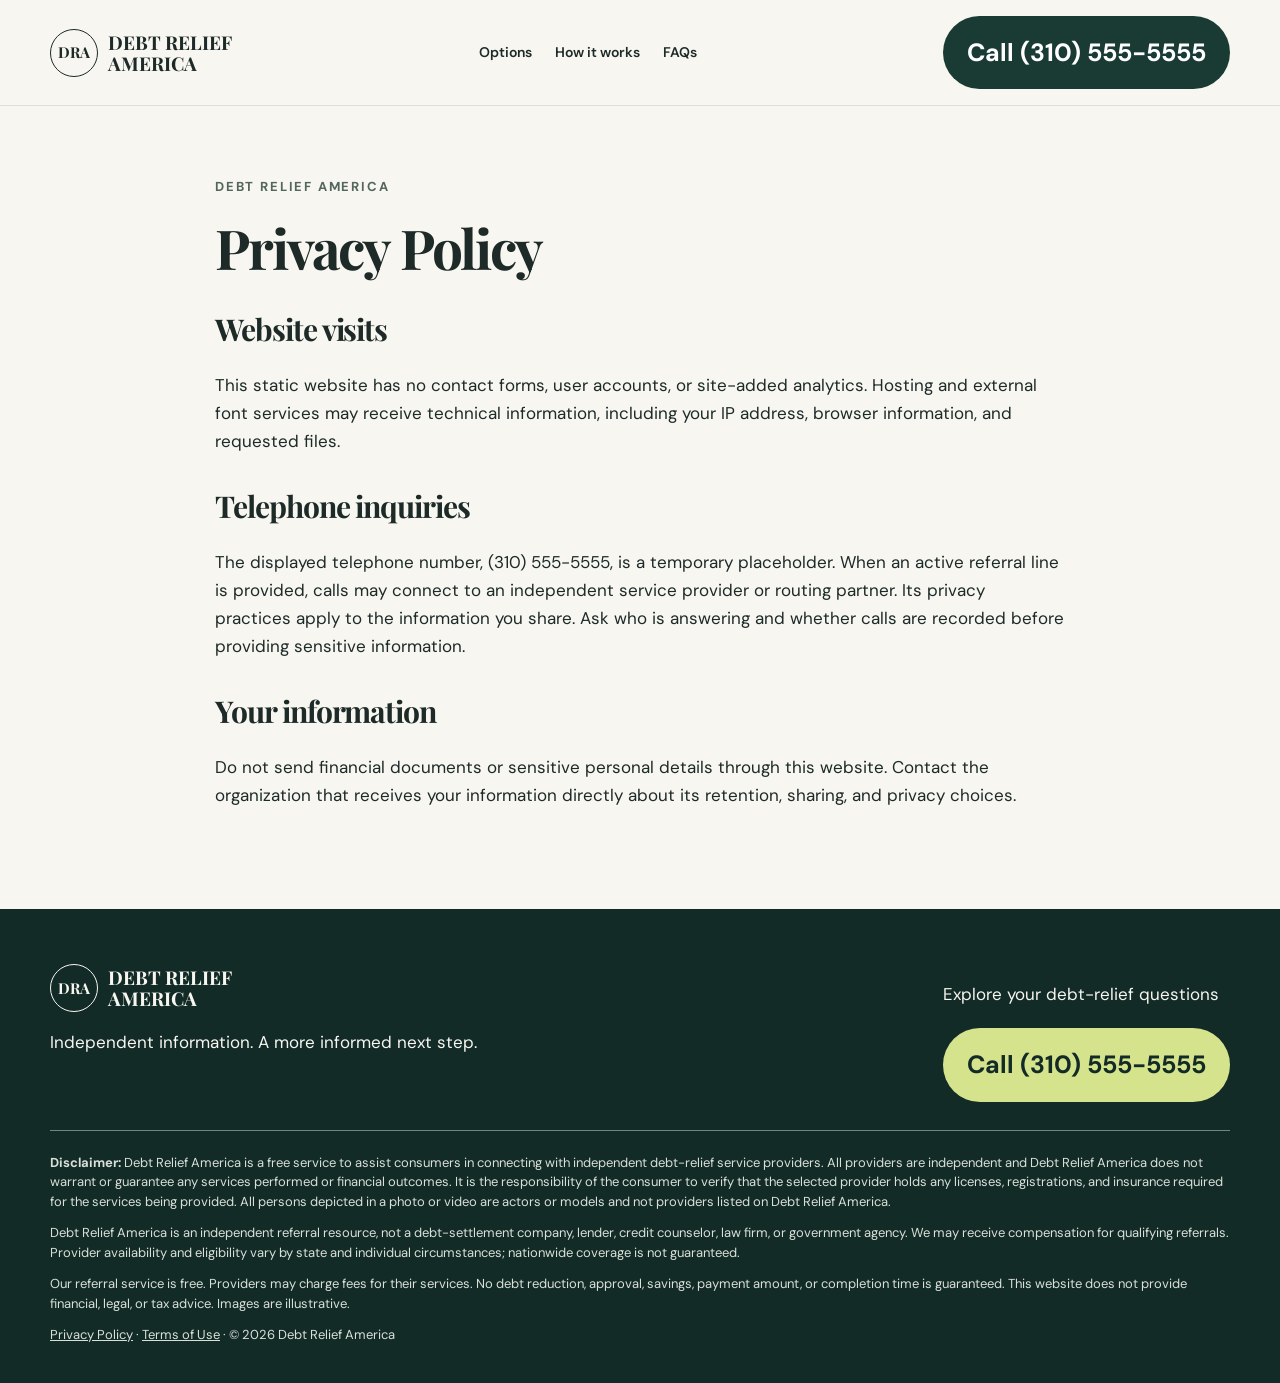
==== privacy.html @ f1a7e948 "Add files via upload" ====
<!doctype html><html lang="en"><head><meta charset="utf-8"><meta name="viewport" content="width=device-width,initial-scale=1"><meta name="theme-color" content="#193b34"><meta name="description" content="Explore consumer debt-relief questions with Debt Relief America, an independent referral resource. Understand provider options, costs and risks before deciding."><title>Privacy Policy | Debt Relief America</title><link rel="preconnect" href="https://fonts.googleapis.com"><link href="https://fonts.googleapis.com/css2?family=DM+Sans:wght@400;500;600;700&family=Playfair+Display:wght@500;600;700&family=Pinyon+Script&display=swap" rel="stylesheet"><link rel="stylesheet" href="css/style.css?v=referral-1"></head><body><a class="skip" href="#main">Skip to content</a><header><div class="wrap navigation"><a class="brand" href="index.html" aria-label="Debt Relief America home"><span class="mark" aria-hidden="true">DRA</span><span>DEBT RELIEF<br>AMERICA</span></a><nav aria-label="Main navigation"><a href="index.html#options">Options</a><a href="index.html#steps">How it works</a><a href="index.html#faqs">FAQs</a></nav><a class="call" href="tel:+13105555555">Call (310) 555-5555</a></div></header><main id="main" class="wrap policy"><p class="eyebrow">Debt Relief America</p><h1>Privacy Policy</h1><h2>Website visits</h2><p>This static website has no contact forms, user accounts, or site-added analytics. Hosting and external font services may receive technical information, including your IP address, browser information, and requested files.</p><h2>Telephone inquiries</h2><p>The displayed telephone number, (310) 555-5555, is a temporary placeholder. When an active referral line is provided, calls may connect to an independent service provider or routing partner. Its privacy practices apply to the information you share. Ask who is answering and whether calls are recorded before providing sensitive information.</p><h2>Your information</h2><p>Do not send financial documents or sensitive personal details through this website. Contact the organization that receives your information directly about its retention, sharing, and privacy choices.</p></main><footer><div class="wrap"><div class="footer-top"><div><a class="brand" href="index.html" aria-label="Debt Relief America home"><span class="mark" aria-hidden="true">DRA</span><span>DEBT RELIEF<br>AMERICA</span></a><p>Independent information. A more informed next step.</p></div><div><p>Explore your debt-relief questions</p><a class="call" href="tel:+13105555555">Call (310) 555-5555</a></div></div><div class="disclaimer"><p><strong>Disclaimer:</strong> Debt Relief America is a free service to assist consumers in connecting with independent debt-relief service providers. All providers are independent and Debt Relief America does not warrant or guarantee any services performed or financial outcomes. It is the responsibility of the consumer to verify that the selected provider holds any licenses, registrations, and insurance required for the services being provided. All persons depicted in a photo or video are actors or models and not providers listed on Debt Relief America.</p><p>Debt Relief America is an independent referral resource, not a debt-settlement company, lender, credit counselor, law firm, or government agency. We may receive compensation for qualifying referrals. Provider availability and eligibility vary by state and individual circumstances; nationwide coverage is not guaranteed.</p><p>Our referral service is free. Providers may charge fees for their services. No debt reduction, approval, savings, payment amount, or completion time is guaranteed. This website does not provide financial, legal, or tax advice. Images are illustrative.</p><p><a href="privacy.html">Privacy Policy</a> · <a href="terms.html">Terms of Use</a> · © 2026 Debt Relief America</p></div></div></footer></body></html>
---- css/style.css ----
*{box-sizing:border-box}html{scroll-behavior:smooth;scroll-padding-top:120px}body{margin:0;background:#f7f6f1;color:#1d2a28;font:17px/1.65 "DM Sans",sans-serif}a{color:inherit}h1,h2,h3{font-family:"Playfair Display",serif;line-height:1.1;letter-spacing:-.035em}h1{font-size:clamp(50px,6.3vw,88px);margin:20px 0}h2{font-size:clamp(36px,4.4vw,60px);margin:14px 0 25px}h3{font-size:27px;margin:0 0 18px}em{font-family:"Pinyon Script",cursive;font-weight:400;color:#446955;font-size:1.15em}p{margin:0 0 20px}.wrap{width:min(1180px,calc(100% - 48px));margin:auto}.eyebrow{font-size:13px;letter-spacing:.14em;text-transform:uppercase;font-weight:700;color:#53665c}.lead{font-size:20px}.micro,.call-note{font-size:14px;line-height:1.5;margin-top:17px;color:#516359}.call{display:inline-flex;align-items:center;justify-content:center;background:#193b34;color:white;padding:16px 24px;border-radius:40px;text-decoration:none;font-size:clamp(19px,2vw,25px);font-weight:700;white-space:nowrap}.call:hover{background:#28594d}.call:focus-visible,a:focus-visible,summary:focus-visible{outline:3px solid #ae861d;outline-offset:5px}header{position:sticky;top:0;z-index:10;background:#f7f6f1;border-bottom:1px solid #dce1d8}.navigation{display:flex;align-items:center;justify-content:space-between;gap:20px;min-height:105px}.brand{display:inline-flex;align-items:center;gap:10px;font-family:"Playfair Display",serif;font-size:19px;line-height:1.1;text-decoration:none;font-weight:700}.mark{width:48px;height:48px;border:1px solid;border-radius:50%;display:grid;place-items:center;font-size:15px}nav{display:flex;gap:23px}nav a{text-decoration:none;font-size:14px;font-weight:600}.hero{display:grid;grid-template-columns:1fr 1fr;gap:55px;align-items:center;padding-top:55px;padding-bottom:55px}.hero img,.split>img{width:100%;height:auto;display:block;border-radius:5px}.intro{max-width:850px;text-align:center;padding-top:65px;padding-bottom:85px}.band{background:#193b34;color:white;padding:48px 0}.pillars{display:grid;grid-template-columns:repeat(3,1fr);gap:45px}.pillars strong{font:32px "Playfair Display",serif}.pillars p{margin:12px 0 0;color:#e0e9dd}.section{padding-top:95px;padding-bottom:95px}.split{display:grid;grid-template-columns:1fr 1fr;gap:65px;align-items:center}.cards{display:grid;grid-template-columns:repeat(3,1fr);gap:23px;margin-top:60px}.cards article{padding:30px;border:1px solid #9aaa98;border-radius:4px}.cards p{margin:0}.soft{background:#e9eee8}.steps article{padding:24px 0;border-top:1px solid #bccabe}.steps p{margin:0}.resource{font-size:16px;text-underline-offset:4px}.faq{max-width:900px}details{border-bottom:1px solid #bbc8bb;padding:24px 0}summary{cursor:pointer;font-weight:700;font-size:19px}details p{margin:18px 0 0}.cta-panel{background:#dbe6dc;text-align:center;padding:60px 30px;border-radius:5px}.cta-panel>p{max-width:680px;margin-left:auto;margin-right:auto}footer{background:#132b26;color:#f7f6f1;padding:55px 0 26px}.footer-top{display:flex;justify-content:space-between;gap:35px;padding-bottom:28px}.footer-top p{margin-top:16px}.footer-top .call{background:#d5e38d;color:#132b26}.disclaimer{border-top:1px solid #71877a;padding-top:22px;font-size:13px;line-height:1.5;color:#d9e0d8}.disclaimer p{margin:0 0 12px}.policy{max-width:850px;padding-top:70px;padding-bottom:80px}.policy h1{font-size:55px}.policy h2{font-size:30px;margin-top:35px}.skip{position:absolute;left:-9999px}.skip:focus{left:10px;top:10px;background:white;padding:10px;z-index:20}@media(max-width:950px){nav{display:none}.hero,.split{gap:32px}.cards{grid-template-columns:1fr}.section{padding-top:65px;padding-bottom:65px}}@media(max-width:650px){.wrap{width:calc(100% - 32px)}.navigation{min-height:90px;gap:8px}.brand{font-size:14px;gap:6px}.mark{width:33px;height:33px;font-size:11px}header .call{font-size:16px;padding:13px 12px}.hero,.split{grid-template-columns:1fr}.hero{padding-top:25px}.hero>img{grid-row:1}.hero h1{font-size:55px}.pillars{grid-template-columns:1fr;gap:30px}.footer-top{flex-direction:column}.intro{padding-top:35px;padding-bottom:55px}.policy h1{font-size:42px}}@media(prefers-reduced-motion:reduce){html{scroll-behavior:auto}}
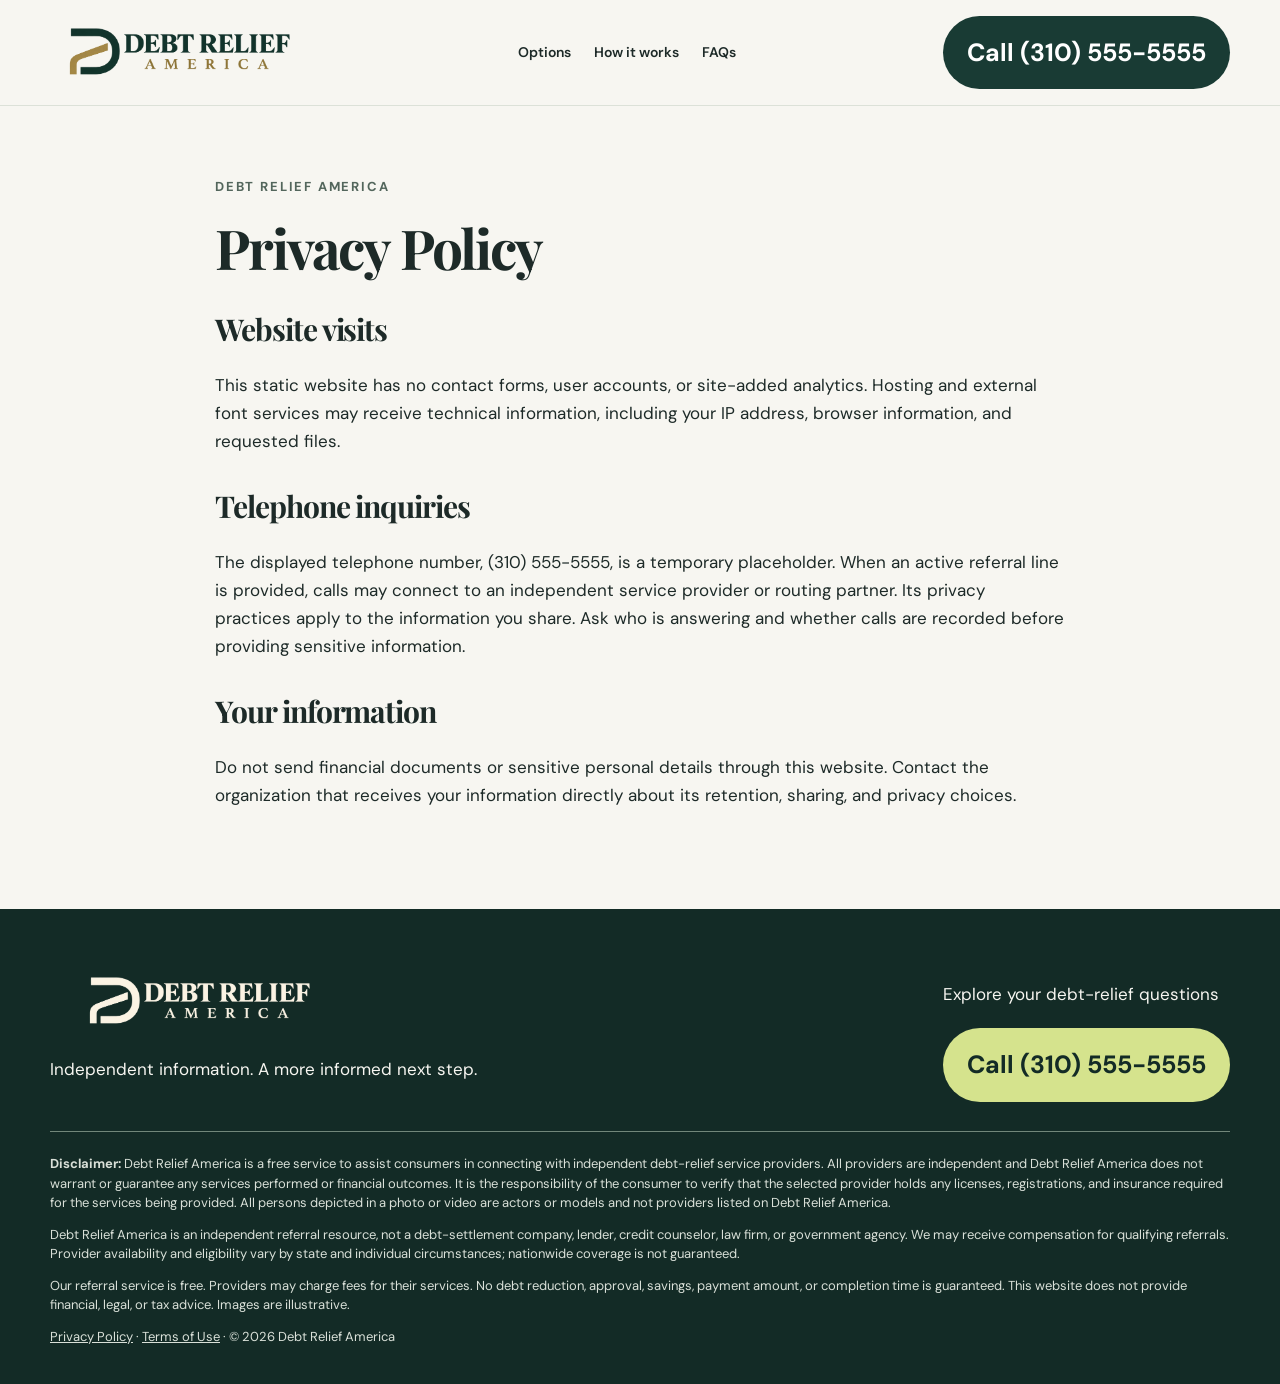
==== commit d109b9df: "Add files via upload" ====
--- a/privacy.html
+++ b/privacy.html
@@ -1 +1 @@
-<!doctype html><html lang="en"><head><meta charset="utf-8"><meta name="viewport" content="width=device-width,initial-scale=1"><meta name="theme-color" content="#193b34"><meta name="description" content="Explore consumer debt-relief questions with Debt Relief America, an independent referral resource. Understand provider options, costs and risks before deciding."><title>Privacy Policy | Debt Relief America</title><link rel="preconnect" href="https://fonts.googleapis.com"><link href="https://fonts.googleapis.com/css2?family=DM+Sans:wght@400;500;600;700&family=Playfair+Display:wght@500;600;700&family=Pinyon+Script&display=swap" rel="stylesheet"><link rel="stylesheet" href="css/style.css?v=referral-1"></head><body><a class="skip" href="#main">Skip to content</a><header><div class="wrap navigation"><a class="brand" href="index.html" aria-label="Debt Relief America home"><span class="mark" aria-hidden="true">DRA</span><span>DEBT RELIEF<br>AMERICA</span></a><nav aria-label="Main navigation"><a href="index.html#options">Options</a><a href="index.html#steps">How it works</a><a href="index.html#faqs">FAQs</a></nav><a class="call" href="tel:+13105555555">Call (310) 555-5555</a></div></header><main id="main" class="wrap policy"><p class="eyebrow">Debt Relief America</p><h1>Privacy Policy</h1><h2>Website visits</h2><p>This static website has no contact forms, user accounts, or site-added analytics. Hosting and external font services may receive technical information, including your IP address, browser information, and requested files.</p><h2>Telephone inquiries</h2><p>The displayed telephone number, (310) 555-5555, is a temporary placeholder. When an active referral line is provided, calls may connect to an independent service provider or routing partner. Its privacy practices apply to the information you share. Ask who is answering and whether calls are recorded before providing sensitive information.</p><h2>Your information</h2><p>Do not send financial documents or sensitive personal details through this website. Contact the organization that receives your information directly about its retention, sharing, and privacy choices.</p></main><footer><div class="wrap"><div class="footer-top"><div><a class="brand" href="index.html" aria-label="Debt Relief America home"><span class="mark" aria-hidden="true">DRA</span><span>DEBT RELIEF<br>AMERICA</span></a><p>Independent information. A more informed next step.</p></div><div><p>Explore your debt-relief questions</p><a class="call" href="tel:+13105555555">Call (310) 555-5555</a></div></div><div class="disclaimer"><p><strong>Disclaimer:</strong> Debt Relief America is a free service to assist consumers in connecting with independent debt-relief service providers. All providers are independent and Debt Relief America does not warrant or guarantee any services performed or financial outcomes. It is the responsibility of the consumer to verify that the selected provider holds any licenses, registrations, and insurance required for the services being provided. All persons depicted in a photo or video are actors or models and not providers listed on Debt Relief America.</p><p>Debt Relief America is an independent referral resource, not a debt-settlement company, lender, credit counselor, law firm, or government agency. We may receive compensation for qualifying referrals. Provider availability and eligibility vary by state and individual circumstances; nationwide coverage is not guaranteed.</p><p>Our referral service is free. Providers may charge fees for their services. No debt reduction, approval, savings, payment amount, or completion time is guaranteed. This website does not provide financial, legal, or tax advice. Images are illustrative.</p><p><a href="privacy.html">Privacy Policy</a> · <a href="terms.html">Terms of Use</a> · © 2026 Debt Relief America</p></div></div></footer></body></html>+<!doctype html><html lang="en"><head><meta charset="utf-8"><meta name="viewport" content="width=device-width,initial-scale=1"><meta name="theme-color" content="#193b34"><meta name="description" content="Explore consumer debt-relief questions with Debt Relief America, an independent referral resource. Understand provider options, costs and risks before deciding."><title>Privacy Policy | Debt Relief America</title><link rel="preconnect" href="https://fonts.googleapis.com"><link href="https://fonts.googleapis.com/css2?family=DM+Sans:wght@400;500;600;700&family=Playfair+Display:wght@500;600;700&family=Pinyon+Script&display=swap" rel="stylesheet"><link rel="stylesheet" href="css/style.css?v=logo-photos-2"></head><body><a class="skip" href="#main">Skip to content</a><header><div class="wrap navigation"><a class="brand" href="index.html" aria-label="Debt Relief America home" style="display:block;width:260px;max-width:40vw"><img src="assets/debt-relief-america-logo.png" alt="Debt Relief America" width="260" style="display:block;width:100%;height:auto;max-height:75px;object-fit:contain"></a><nav aria-label="Main navigation"><a href="index.html#options">Options</a><a href="index.html#steps">How it works</a><a href="index.html#faqs">FAQs</a></nav><a class="call" href="tel:+13105555555">Call (310) 555-5555</a></div></header><main id="main" class="wrap policy"><p class="eyebrow">Debt Relief America</p><h1>Privacy Policy</h1><h2>Website visits</h2><p>This static website has no contact forms, user accounts, or site-added analytics. Hosting and external font services may receive technical information, including your IP address, browser information, and requested files.</p><h2>Telephone inquiries</h2><p>The displayed telephone number, (310) 555-5555, is a temporary placeholder. When an active referral line is provided, calls may connect to an independent service provider or routing partner. Its privacy practices apply to the information you share. Ask who is answering and whether calls are recorded before providing sensitive information.</p><h2>Your information</h2><p>Do not send financial documents or sensitive personal details through this website. Contact the organization that receives your information directly about its retention, sharing, and privacy choices.</p></main><footer><div class="wrap"><div class="footer-top"><div><a class="brand" href="index.html" aria-label="Debt Relief America home" style="display:block;width:260px;max-width:40vw"><img src="assets/debt-relief-america-logo.png" alt="Debt Relief America" width="260" style="display:block;width:100%;height:auto;max-height:75px;object-fit:contain"></a><p>Independent information. A more informed next step.</p></div><div><p>Explore your debt-relief questions</p><a class="call" href="tel:+13105555555">Call (310) 555-5555</a></div></div><div class="disclaimer"><p><strong>Disclaimer:</strong> Debt Relief America is a free service to assist consumers in connecting with independent debt-relief service providers. All providers are independent and Debt Relief America does not warrant or guarantee any services performed or financial outcomes. It is the responsibility of the consumer to verify that the selected provider holds any licenses, registrations, and insurance required for the services being provided. All persons depicted in a photo or video are actors or models and not providers listed on Debt Relief America.</p><p>Debt Relief America is an independent referral resource, not a debt-settlement company, lender, credit counselor, law firm, or government agency. We may receive compensation for qualifying referrals. Provider availability and eligibility vary by state and individual circumstances; nationwide coverage is not guaranteed.</p><p>Our referral service is free. Providers may charge fees for their services. No debt reduction, approval, savings, payment amount, or completion time is guaranteed. This website does not provide financial, legal, or tax advice. Images are illustrative.</p><p><a href="privacy.html">Privacy Policy</a> · <a href="terms.html">Terms of Use</a> · © 2026 Debt Relief America</p></div></div></footer></body></html>
--- a/css/style.css
+++ b/css/style.css
@@ -1 +1,2 @@
-*{box-sizing:border-box}html{scroll-behavior:smooth;scroll-padding-top:120px}body{margin:0;background:#f7f6f1;color:#1d2a28;font:17px/1.65 "DM Sans",sans-serif}a{color:inherit}h1,h2,h3{font-family:"Playfair Display",serif;line-height:1.1;letter-spacing:-.035em}h1{font-size:clamp(50px,6.3vw,88px);margin:20px 0}h2{font-size:clamp(36px,4.4vw,60px);margin:14px 0 25px}h3{font-size:27px;margin:0 0 18px}em{font-family:"Pinyon Script",cursive;font-weight:400;color:#446955;font-size:1.15em}p{margin:0 0 20px}.wrap{width:min(1180px,calc(100% - 48px));margin:auto}.eyebrow{font-size:13px;letter-spacing:.14em;text-transform:uppercase;font-weight:700;color:#53665c}.lead{font-size:20px}.micro,.call-note{font-size:14px;line-height:1.5;margin-top:17px;color:#516359}.call{display:inline-flex;align-items:center;justify-content:center;background:#193b34;color:white;padding:16px 24px;border-radius:40px;text-decoration:none;font-size:clamp(19px,2vw,25px);font-weight:700;white-space:nowrap}.call:hover{background:#28594d}.call:focus-visible,a:focus-visible,summary:focus-visible{outline:3px solid #ae861d;outline-offset:5px}header{position:sticky;top:0;z-index:10;background:#f7f6f1;border-bottom:1px solid #dce1d8}.navigation{display:flex;align-items:center;justify-content:space-between;gap:20px;min-height:105px}.brand{display:inline-flex;align-items:center;gap:10px;font-family:"Playfair Display",serif;font-size:19px;line-height:1.1;text-decoration:none;font-weight:700}.mark{width:48px;height:48px;border:1px solid;border-radius:50%;display:grid;place-items:center;font-size:15px}nav{display:flex;gap:23px}nav a{text-decoration:none;font-size:14px;font-weight:600}.hero{display:grid;grid-template-columns:1fr 1fr;gap:55px;align-items:center;padding-top:55px;padding-bottom:55px}.hero img,.split>img{width:100%;height:auto;display:block;border-radius:5px}.intro{max-width:850px;text-align:center;padding-top:65px;padding-bottom:85px}.band{background:#193b34;color:white;padding:48px 0}.pillars{display:grid;grid-template-columns:repeat(3,1fr);gap:45px}.pillars strong{font:32px "Playfair Display",serif}.pillars p{margin:12px 0 0;color:#e0e9dd}.section{padding-top:95px;padding-bottom:95px}.split{display:grid;grid-template-columns:1fr 1fr;gap:65px;align-items:center}.cards{display:grid;grid-template-columns:repeat(3,1fr);gap:23px;margin-top:60px}.cards article{padding:30px;border:1px solid #9aaa98;border-radius:4px}.cards p{margin:0}.soft{background:#e9eee8}.steps article{padding:24px 0;border-top:1px solid #bccabe}.steps p{margin:0}.resource{font-size:16px;text-underline-offset:4px}.faq{max-width:900px}details{border-bottom:1px solid #bbc8bb;padding:24px 0}summary{cursor:pointer;font-weight:700;font-size:19px}details p{margin:18px 0 0}.cta-panel{background:#dbe6dc;text-align:center;padding:60px 30px;border-radius:5px}.cta-panel>p{max-width:680px;margin-left:auto;margin-right:auto}footer{background:#132b26;color:#f7f6f1;padding:55px 0 26px}.footer-top{display:flex;justify-content:space-between;gap:35px;padding-bottom:28px}.footer-top p{margin-top:16px}.footer-top .call{background:#d5e38d;color:#132b26}.disclaimer{border-top:1px solid #71877a;padding-top:22px;font-size:13px;line-height:1.5;color:#d9e0d8}.disclaimer p{margin:0 0 12px}.policy{max-width:850px;padding-top:70px;padding-bottom:80px}.policy h1{font-size:55px}.policy h2{font-size:30px;margin-top:35px}.skip{position:absolute;left:-9999px}.skip:focus{left:10px;top:10px;background:white;padding:10px;z-index:20}@media(max-width:950px){nav{display:none}.hero,.split{gap:32px}.cards{grid-template-columns:1fr}.section{padding-top:65px;padding-bottom:65px}}@media(max-width:650px){.wrap{width:calc(100% - 32px)}.navigation{min-height:90px;gap:8px}.brand{font-size:14px;gap:6px}.mark{width:33px;height:33px;font-size:11px}header .call{font-size:16px;padding:13px 12px}.hero,.split{grid-template-columns:1fr}.hero{padding-top:25px}.hero>img{grid-row:1}.hero h1{font-size:55px}.pillars{grid-template-columns:1fr;gap:30px}.footer-top{flex-direction:column}.intro{padding-top:35px;padding-bottom:55px}.policy h1{font-size:42px}}@media(prefers-reduced-motion:reduce){html{scroll-behavior:auto}}+*{box-sizing:border-box}html{scroll-behavior:smooth;scroll-padding-top:120px}body{margin:0;background:#f7f6f1;color:#1d2a28;font:17px/1.65 "DM Sans",sans-serif}a{color:inherit}h1,h2,h3{font-family:"Playfair Display",serif;line-height:1.1;letter-spacing:-.035em}h1{font-size:clamp(50px,6.3vw,88px);margin:20px 0}h2{font-size:clamp(36px,4.4vw,60px);margin:14px 0 25px}h3{font-size:27px;margin:0 0 18px}em{font-family:"Pinyon Script",cursive;font-weight:400;color:#446955;font-size:1.15em}p{margin:0 0 20px}.wrap{width:min(1180px,calc(100% - 48px));margin:auto}.eyebrow{font-size:13px;letter-spacing:.14em;text-transform:uppercase;font-weight:700;color:#53665c}.lead{font-size:20px}.micro,.call-note{font-size:14px;line-height:1.5;margin-top:17px;color:#516359}.call{display:inline-flex;align-items:center;justify-content:center;background:#193b34;color:white;padding:16px 24px;border-radius:40px;text-decoration:none;font-size:clamp(19px,2vw,25px);font-weight:700;white-space:nowrap}.call:hover{background:#28594d}.call:focus-visible,a:focus-visible,summary:focus-visible{outline:3px solid #ae861d;outline-offset:5px}header{position:sticky;top:0;z-index:10;background:#f7f6f1;border-bottom:1px solid #dce1d8}.navigation{display:flex;align-items:center;justify-content:space-between;gap:20px;min-height:105px}.brand{display:inline-flex;align-items:center;gap:10px;font-family:"Playfair Display",serif;font-size:19px;line-height:1.1;text-decoration:none;font-weight:700}.mark{width:48px;height:48px;border:1px solid;border-radius:50%;display:grid;place-items:center;font-size:15px}nav{display:flex;gap:23px}nav a{text-decoration:none;font-size:14px;font-weight:600}.hero{display:grid;grid-template-columns:1fr 1fr;gap:55px;align-items:center;padding-top:55px;padding-bottom:55px}.hero img,.split>img{width:100%;height:auto;display:block;border-radius:5px}.intro{max-width:850px;text-align:center;padding-top:65px;padding-bottom:85px}.band{background:#193b34;color:white;padding:48px 0}.pillars{display:grid;grid-template-columns:repeat(3,1fr);gap:45px}.pillars strong{font:32px "Playfair Display",serif}.pillars p{margin:12px 0 0;color:#e0e9dd}.section{padding-top:95px;padding-bottom:95px}.split{display:grid;grid-template-columns:1fr 1fr;gap:65px;align-items:center}.cards{display:grid;grid-template-columns:repeat(3,1fr);gap:23px;margin-top:60px}.cards article{padding:30px;border:1px solid #9aaa98;border-radius:4px}.cards p{margin:0}.soft{background:#e9eee8}.steps article{padding:24px 0;border-top:1px solid #bccabe}.steps p{margin:0}.resource{font-size:16px;text-underline-offset:4px}.faq{max-width:900px}details{border-bottom:1px solid #bbc8bb;padding:24px 0}summary{cursor:pointer;font-weight:700;font-size:19px}details p{margin:18px 0 0}.cta-panel{background:#dbe6dc;text-align:center;padding:60px 30px;border-radius:5px}.cta-panel>p{max-width:680px;margin-left:auto;margin-right:auto}footer{background:#132b26;color:#f7f6f1;padding:55px 0 26px}.footer-top{display:flex;justify-content:space-between;gap:35px;padding-bottom:28px}.footer-top p{margin-top:16px}.footer-top .call{background:#d5e38d;color:#132b26}.disclaimer{border-top:1px solid #71877a;padding-top:22px;font-size:13px;line-height:1.5;color:#d9e0d8}.disclaimer p{margin:0 0 12px}.policy{max-width:850px;padding-top:70px;padding-bottom:80px}.policy h1{font-size:55px}.policy h2{font-size:30px;margin-top:35px}.skip{position:absolute;left:-9999px}.skip:focus{left:10px;top:10px;background:white;padding:10px;z-index:20}@media(max-width:950px){nav{display:none}.hero,.split{gap:32px}.cards{grid-template-columns:1fr}.section{padding-top:65px;padding-bottom:65px}}@media(max-width:650px){.wrap{width:calc(100% - 32px)}.navigation{min-height:90px;gap:8px}.brand{font-size:14px;gap:6px}.mark{width:33px;height:33px;font-size:11px}header .call{font-size:16px;padding:13px 12px}.hero,.split{grid-template-columns:1fr}.hero{padding-top:25px}.hero>img{grid-row:1}.hero h1{font-size:55px}.pillars{grid-template-columns:1fr;gap:30px}.footer-top{flex-direction:column}.intro{padding-top:35px;padding-bottom:55px}.policy h1{font-size:42px}}@media(prefers-reduced-motion:reduce){html{scroll-behavior:auto}}
+.navigation .brand{flex:0 1 260px}.footer-top .brand{width:300px!important;max-width:100%!important}.footer-top .brand img{filter:brightness(0) invert(94%) sepia(10%) saturate(240%)}@media(max-width:650px){.navigation .brand{flex-basis:155px;max-width:40vw!important}.navigation{gap:10px}}
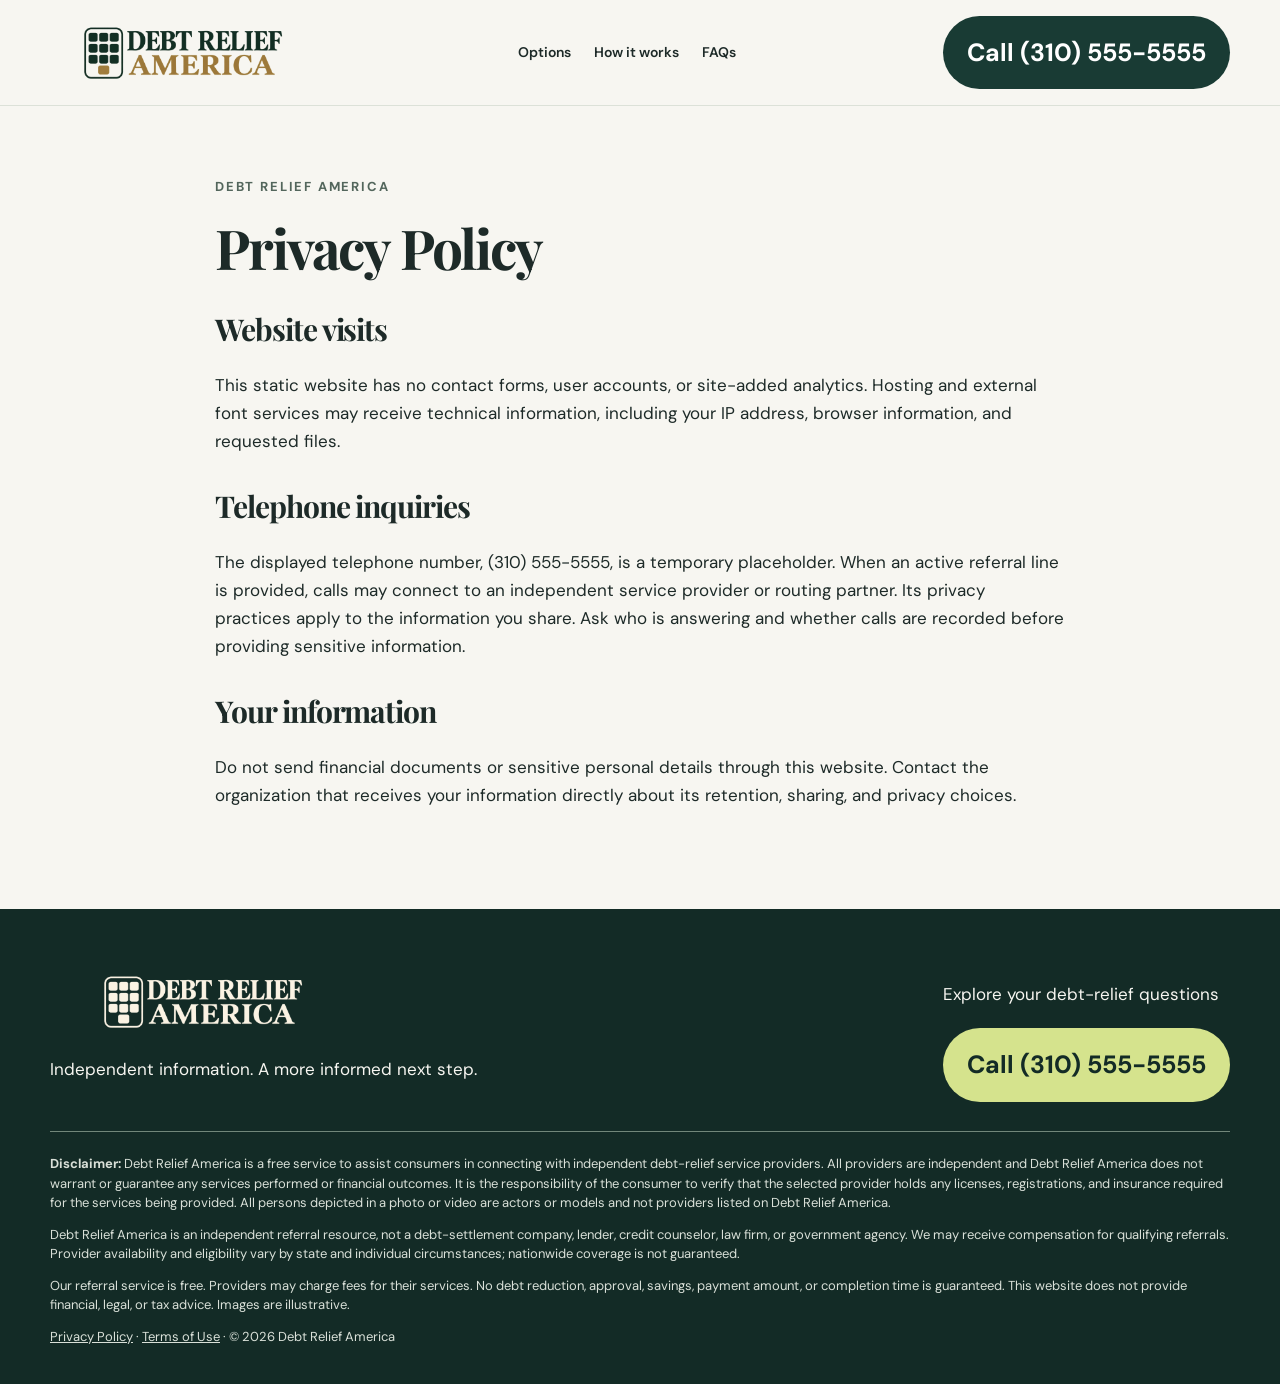
==== commit cbd25a9e: "Add files via upload" ====
--- a/privacy.html
+++ b/privacy.html
@@ -1 +1 @@
-<!doctype html><html lang="en"><head><meta charset="utf-8"><meta name="viewport" content="width=device-width,initial-scale=1"><meta name="theme-color" content="#193b34"><meta name="description" content="Explore consumer debt-relief questions with Debt Relief America, an independent referral resource. Understand provider options, costs and risks before deciding."><title>Privacy Policy | Debt Relief America</title><link rel="preconnect" href="https://fonts.googleapis.com"><link href="https://fonts.googleapis.com/css2?family=DM+Sans:wght@400;500;600;700&family=Playfair+Display:wght@500;600;700&family=Pinyon+Script&display=swap" rel="stylesheet"><link rel="stylesheet" href="css/style.css?v=logo-photos-2"></head><body><a class="skip" href="#main">Skip to content</a><header><div class="wrap navigation"><a class="brand" href="index.html" aria-label="Debt Relief America home" style="display:block;width:260px;max-width:40vw"><img src="assets/debt-relief-america-logo.png" alt="Debt Relief America" width="260" style="display:block;width:100%;height:auto;max-height:75px;object-fit:contain"></a><nav aria-label="Main navigation"><a href="index.html#options">Options</a><a href="index.html#steps">How it works</a><a href="index.html#faqs">FAQs</a></nav><a class="call" href="tel:+13105555555">Call (310) 555-5555</a></div></header><main id="main" class="wrap policy"><p class="eyebrow">Debt Relief America</p><h1>Privacy Policy</h1><h2>Website visits</h2><p>This static website has no contact forms, user accounts, or site-added analytics. Hosting and external font services may receive technical information, including your IP address, browser information, and requested files.</p><h2>Telephone inquiries</h2><p>The displayed telephone number, (310) 555-5555, is a temporary placeholder. When an active referral line is provided, calls may connect to an independent service provider or routing partner. Its privacy practices apply to the information you share. Ask who is answering and whether calls are recorded before providing sensitive information.</p><h2>Your information</h2><p>Do not send financial documents or sensitive personal details through this website. Contact the organization that receives your information directly about its retention, sharing, and privacy choices.</p></main><footer><div class="wrap"><div class="footer-top"><div><a class="brand" href="index.html" aria-label="Debt Relief America home" style="display:block;width:260px;max-width:40vw"><img src="assets/debt-relief-america-logo.png" alt="Debt Relief America" width="260" style="display:block;width:100%;height:auto;max-height:75px;object-fit:contain"></a><p>Independent information. A more informed next step.</p></div><div><p>Explore your debt-relief questions</p><a class="call" href="tel:+13105555555">Call (310) 555-5555</a></div></div><div class="disclaimer"><p><strong>Disclaimer:</strong> Debt Relief America is a free service to assist consumers in connecting with independent debt-relief service providers. All providers are independent and Debt Relief America does not warrant or guarantee any services performed or financial outcomes. It is the responsibility of the consumer to verify that the selected provider holds any licenses, registrations, and insurance required for the services being provided. All persons depicted in a photo or video are actors or models and not providers listed on Debt Relief America.</p><p>Debt Relief America is an independent referral resource, not a debt-settlement company, lender, credit counselor, law firm, or government agency. We may receive compensation for qualifying referrals. Provider availability and eligibility vary by state and individual circumstances; nationwide coverage is not guaranteed.</p><p>Our referral service is free. Providers may charge fees for their services. No debt reduction, approval, savings, payment amount, or completion time is guaranteed. This website does not provide financial, legal, or tax advice. Images are illustrative.</p><p><a href="privacy.html">Privacy Policy</a> · <a href="terms.html">Terms of Use</a> · © 2026 Debt Relief America</p></div></div></footer></body></html>+<!doctype html><html lang="en"><head><meta charset="utf-8"><meta name="viewport" content="width=device-width,initial-scale=1"><meta name="theme-color" content="#193b34"><meta name="description" content="Explore consumer debt-relief questions with Debt Relief America, an independent referral resource. Understand provider options, costs and risks before deciding."><title>Privacy Policy | Debt Relief America</title><link rel="preconnect" href="https://fonts.googleapis.com"><link href="https://fonts.googleapis.com/css2?family=DM+Sans:wght@400;500;600;700&family=Playfair+Display:wght@500;600;700&family=Pinyon+Script&display=swap" rel="stylesheet"><link rel="stylesheet" href="css/style.css?v=keypad-logo-3"></head><body><a class="skip" href="#main">Skip to content</a><header><div class="wrap navigation"><a class="brand" href="index.html" aria-label="Debt Relief America home" style="display:block;width:260px;max-width:40vw"><img src="assets/debt-relief-america-keypad-logo.png" alt="Debt Relief America" width="260" style="display:block;width:100%;height:auto;max-height:75px;object-fit:contain"></a><nav aria-label="Main navigation"><a href="index.html#options">Options</a><a href="index.html#steps">How it works</a><a href="index.html#faqs">FAQs</a></nav><a class="call" href="tel:+13105555555">Call (310) 555-5555</a></div></header><main id="main" class="wrap policy"><p class="eyebrow">Debt Relief America</p><h1>Privacy Policy</h1><h2>Website visits</h2><p>This static website has no contact forms, user accounts, or site-added analytics. Hosting and external font services may receive technical information, including your IP address, browser information, and requested files.</p><h2>Telephone inquiries</h2><p>The displayed telephone number, (310) 555-5555, is a temporary placeholder. When an active referral line is provided, calls may connect to an independent service provider or routing partner. Its privacy practices apply to the information you share. Ask who is answering and whether calls are recorded before providing sensitive information.</p><h2>Your information</h2><p>Do not send financial documents or sensitive personal details through this website. Contact the organization that receives your information directly about its retention, sharing, and privacy choices.</p></main><footer><div class="wrap"><div class="footer-top"><div><a class="brand" href="index.html" aria-label="Debt Relief America home" style="display:block;width:260px;max-width:40vw"><img src="assets/debt-relief-america-keypad-logo.png" alt="Debt Relief America" width="260" style="display:block;width:100%;height:auto;max-height:75px;object-fit:contain"></a><p>Independent information. A more informed next step.</p></div><div><p>Explore your debt-relief questions</p><a class="call" href="tel:+13105555555">Call (310) 555-5555</a></div></div><div class="disclaimer"><p><strong>Disclaimer:</strong> Debt Relief America is a free service to assist consumers in connecting with independent debt-relief service providers. All providers are independent and Debt Relief America does not warrant or guarantee any services performed or financial outcomes. It is the responsibility of the consumer to verify that the selected provider holds any licenses, registrations, and insurance required for the services being provided. All persons depicted in a photo or video are actors or models and not providers listed on Debt Relief America.</p><p>Debt Relief America is an independent referral resource, not a debt-settlement company, lender, credit counselor, law firm, or government agency. We may receive compensation for qualifying referrals. Provider availability and eligibility vary by state and individual circumstances; nationwide coverage is not guaranteed.</p><p>Our referral service is free. Providers may charge fees for their services. No debt reduction, approval, savings, payment amount, or completion time is guaranteed. This website does not provide financial, legal, or tax advice. Images are illustrative.</p><p><a href="privacy.html">Privacy Policy</a> · <a href="terms.html">Terms of Use</a> · © 2026 Debt Relief America</p></div></div></footer></body></html>
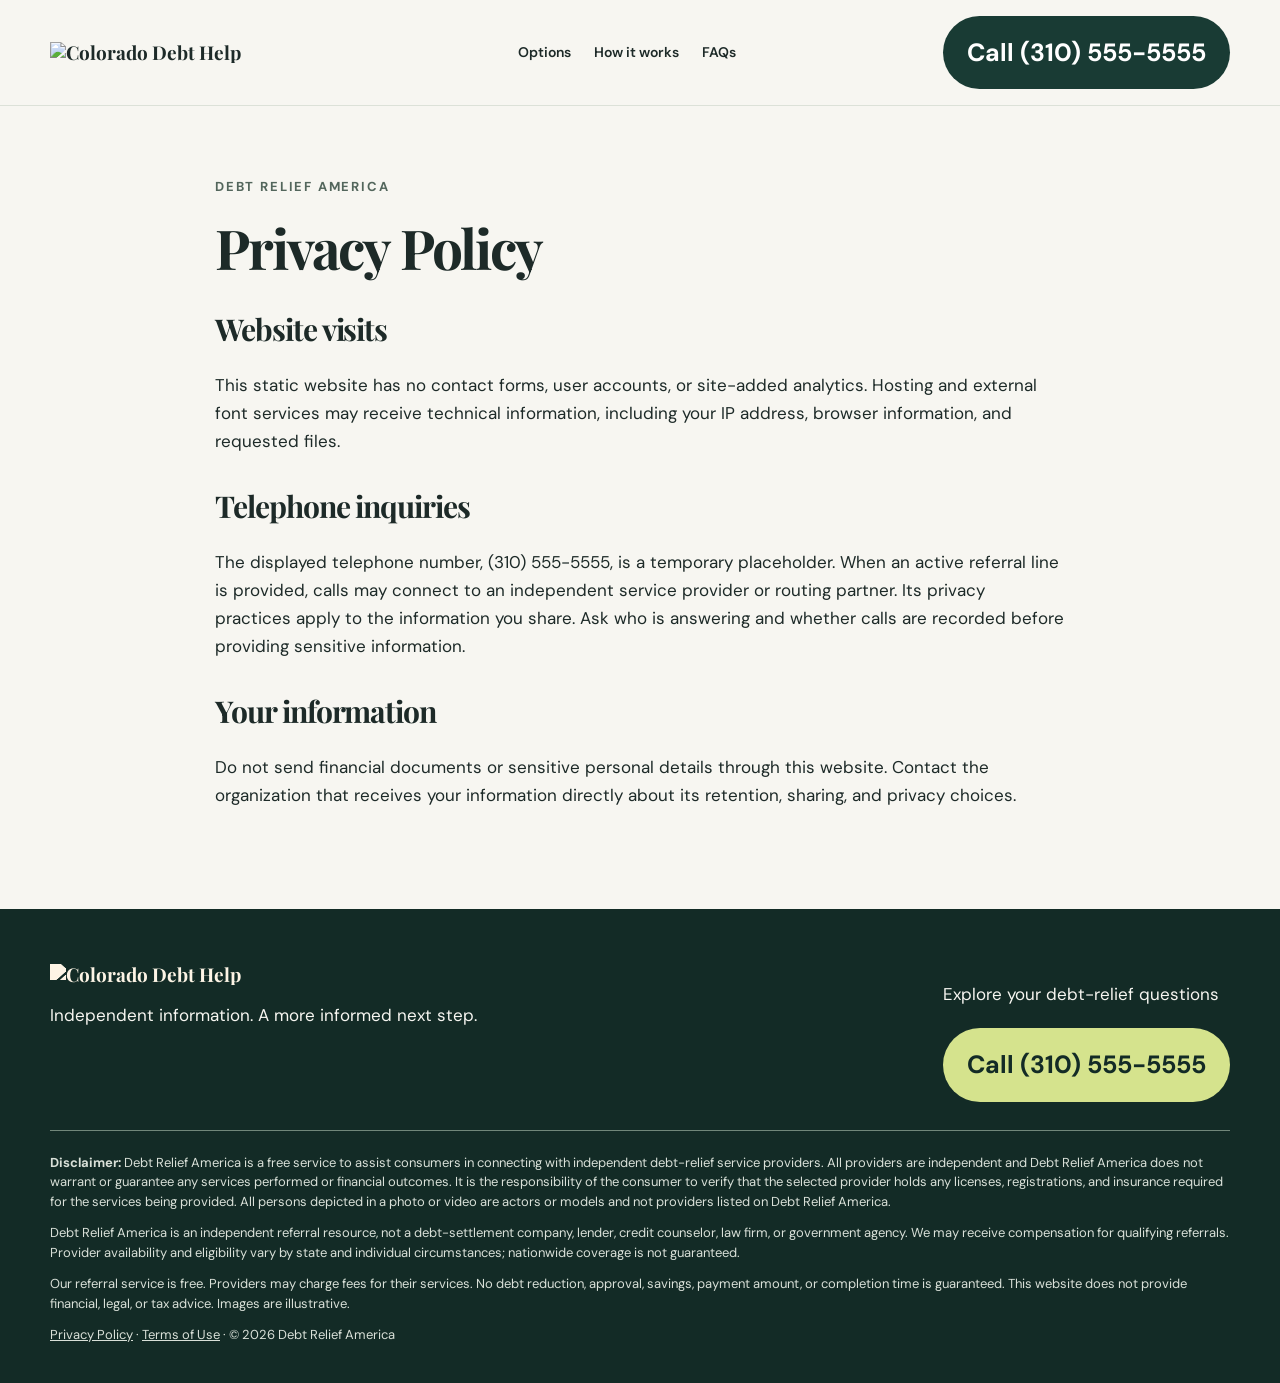
==== commit 958f1907: "Add files via upload" ====
--- a/privacy.html
+++ b/privacy.html
@@ -1 +1 @@
-<!doctype html><html lang="en"><head><meta charset="utf-8"><meta name="viewport" content="width=device-width,initial-scale=1"><meta name="theme-color" content="#193b34"><meta name="description" content="Explore consumer debt-relief questions with Debt Relief America, an independent referral resource. Understand provider options, costs and risks before deciding."><title>Privacy Policy | Debt Relief America</title><link rel="preconnect" href="https://fonts.googleapis.com"><link href="https://fonts.googleapis.com/css2?family=DM+Sans:wght@400;500;600;700&family=Playfair+Display:wght@500;600;700&family=Pinyon+Script&display=swap" rel="stylesheet"><link rel="stylesheet" href="css/style.css?v=keypad-logo-3"></head><body><a class="skip" href="#main">Skip to content</a><header><div class="wrap navigation"><a class="brand" href="index.html" aria-label="Debt Relief America home" style="display:block;width:260px;max-width:40vw"><img src="assets/debt-relief-america-keypad-logo.png" alt="Debt Relief America" width="260" style="display:block;width:100%;height:auto;max-height:75px;object-fit:contain"></a><nav aria-label="Main navigation"><a href="index.html#options">Options</a><a href="index.html#steps">How it works</a><a href="index.html#faqs">FAQs</a></nav><a class="call" href="tel:+13105555555">Call (310) 555-5555</a></div></header><main id="main" class="wrap policy"><p class="eyebrow">Debt Relief America</p><h1>Privacy Policy</h1><h2>Website visits</h2><p>This static website has no contact forms, user accounts, or site-added analytics. Hosting and external font services may receive technical information, including your IP address, browser information, and requested files.</p><h2>Telephone inquiries</h2><p>The displayed telephone number, (310) 555-5555, is a temporary placeholder. When an active referral line is provided, calls may connect to an independent service provider or routing partner. Its privacy practices apply to the information you share. Ask who is answering and whether calls are recorded before providing sensitive information.</p><h2>Your information</h2><p>Do not send financial documents or sensitive personal details through this website. Contact the organization that receives your information directly about its retention, sharing, and privacy choices.</p></main><footer><div class="wrap"><div class="footer-top"><div><a class="brand" href="index.html" aria-label="Debt Relief America home" style="display:block;width:260px;max-width:40vw"><img src="assets/debt-relief-america-keypad-logo.png" alt="Debt Relief America" width="260" style="display:block;width:100%;height:auto;max-height:75px;object-fit:contain"></a><p>Independent information. A more informed next step.</p></div><div><p>Explore your debt-relief questions</p><a class="call" href="tel:+13105555555">Call (310) 555-5555</a></div></div><div class="disclaimer"><p><strong>Disclaimer:</strong> Debt Relief America is a free service to assist consumers in connecting with independent debt-relief service providers. All providers are independent and Debt Relief America does not warrant or guarantee any services performed or financial outcomes. It is the responsibility of the consumer to verify that the selected provider holds any licenses, registrations, and insurance required for the services being provided. All persons depicted in a photo or video are actors or models and not providers listed on Debt Relief America.</p><p>Debt Relief America is an independent referral resource, not a debt-settlement company, lender, credit counselor, law firm, or government agency. We may receive compensation for qualifying referrals. Provider availability and eligibility vary by state and individual circumstances; nationwide coverage is not guaranteed.</p><p>Our referral service is free. Providers may charge fees for their services. No debt reduction, approval, savings, payment amount, or completion time is guaranteed. This website does not provide financial, legal, or tax advice. Images are illustrative.</p><p><a href="privacy.html">Privacy Policy</a> · <a href="terms.html">Terms of Use</a> · © 2026 Debt Relief America</p></div></div></footer></body></html>+<!doctype html><html lang="en"><head><meta charset="utf-8"><meta name="viewport" content="width=device-width,initial-scale=1"><meta name="theme-color" content="#193b34"><meta name="description" content="Explore consumer debt-relief questions with Debt Relief America, an independent referral resource. Understand provider options, costs and risks before deciding."><title>Privacy Policy | Debt Relief America</title><link rel="preconnect" href="https://fonts.googleapis.com"><link href="https://fonts.googleapis.com/css2?family=DM+Sans:wght@400;500;600;700&family=Playfair+Display:wght@500;600;700&family=Pinyon+Script&display=swap" rel="stylesheet"><link rel="stylesheet" href="css/style.css?v=keypad-logo-3"></head><body><a class="skip" href="#main">Skip to content</a><header><div class="wrap navigation"><a class="brand" href="index.html" aria-label="Colorado Debt Help home" style="display:block;width:260px;max-width:40vw"><img src="assets/colorado-debt-help-keypad-logo.png" alt="Colorado Debt Help" width="260" style="display:block;width:100%;height:auto;max-height:75px;object-fit:contain"></a><nav aria-label="Main navigation"><a href="index.html#options">Options</a><a href="index.html#steps">How it works</a><a href="index.html#faqs">FAQs</a></nav><a class="call" href="tel:+13105555555">Call (310) 555-5555</a></div></header><main id="main" class="wrap policy"><p class="eyebrow">Debt Relief America</p><h1>Privacy Policy</h1><h2>Website visits</h2><p>This static website has no contact forms, user accounts, or site-added analytics. Hosting and external font services may receive technical information, including your IP address, browser information, and requested files.</p><h2>Telephone inquiries</h2><p>The displayed telephone number, (310) 555-5555, is a temporary placeholder. When an active referral line is provided, calls may connect to an independent service provider or routing partner. Its privacy practices apply to the information you share. Ask who is answering and whether calls are recorded before providing sensitive information.</p><h2>Your information</h2><p>Do not send financial documents or sensitive personal details through this website. Contact the organization that receives your information directly about its retention, sharing, and privacy choices.</p></main><footer><div class="wrap"><div class="footer-top"><div><a class="brand" href="index.html" aria-label="Colorado Debt Help home" style="display:block;width:260px;max-width:40vw"><img src="assets/colorado-debt-help-keypad-logo.png" alt="Colorado Debt Help" width="260" style="display:block;width:100%;height:auto;max-height:75px;object-fit:contain"></a><p>Independent information. A more informed next step.</p></div><div><p>Explore your debt-relief questions</p><a class="call" href="tel:+13105555555">Call (310) 555-5555</a></div></div><div class="disclaimer"><p><strong>Disclaimer:</strong> Debt Relief America is a free service to assist consumers in connecting with independent debt-relief service providers. All providers are independent and Debt Relief America does not warrant or guarantee any services performed or financial outcomes. It is the responsibility of the consumer to verify that the selected provider holds any licenses, registrations, and insurance required for the services being provided. All persons depicted in a photo or video are actors or models and not providers listed on Debt Relief America.</p><p>Debt Relief America is an independent referral resource, not a debt-settlement company, lender, credit counselor, law firm, or government agency. We may receive compensation for qualifying referrals. Provider availability and eligibility vary by state and individual circumstances; nationwide coverage is not guaranteed.</p><p>Our referral service is free. Providers may charge fees for their services. No debt reduction, approval, savings, payment amount, or completion time is guaranteed. This website does not provide financial, legal, or tax advice. Images are illustrative.</p><p><a href="privacy.html">Privacy Policy</a> · <a href="terms.html">Terms of Use</a> · © 2026 Debt Relief America</p></div></div></footer></body></html>
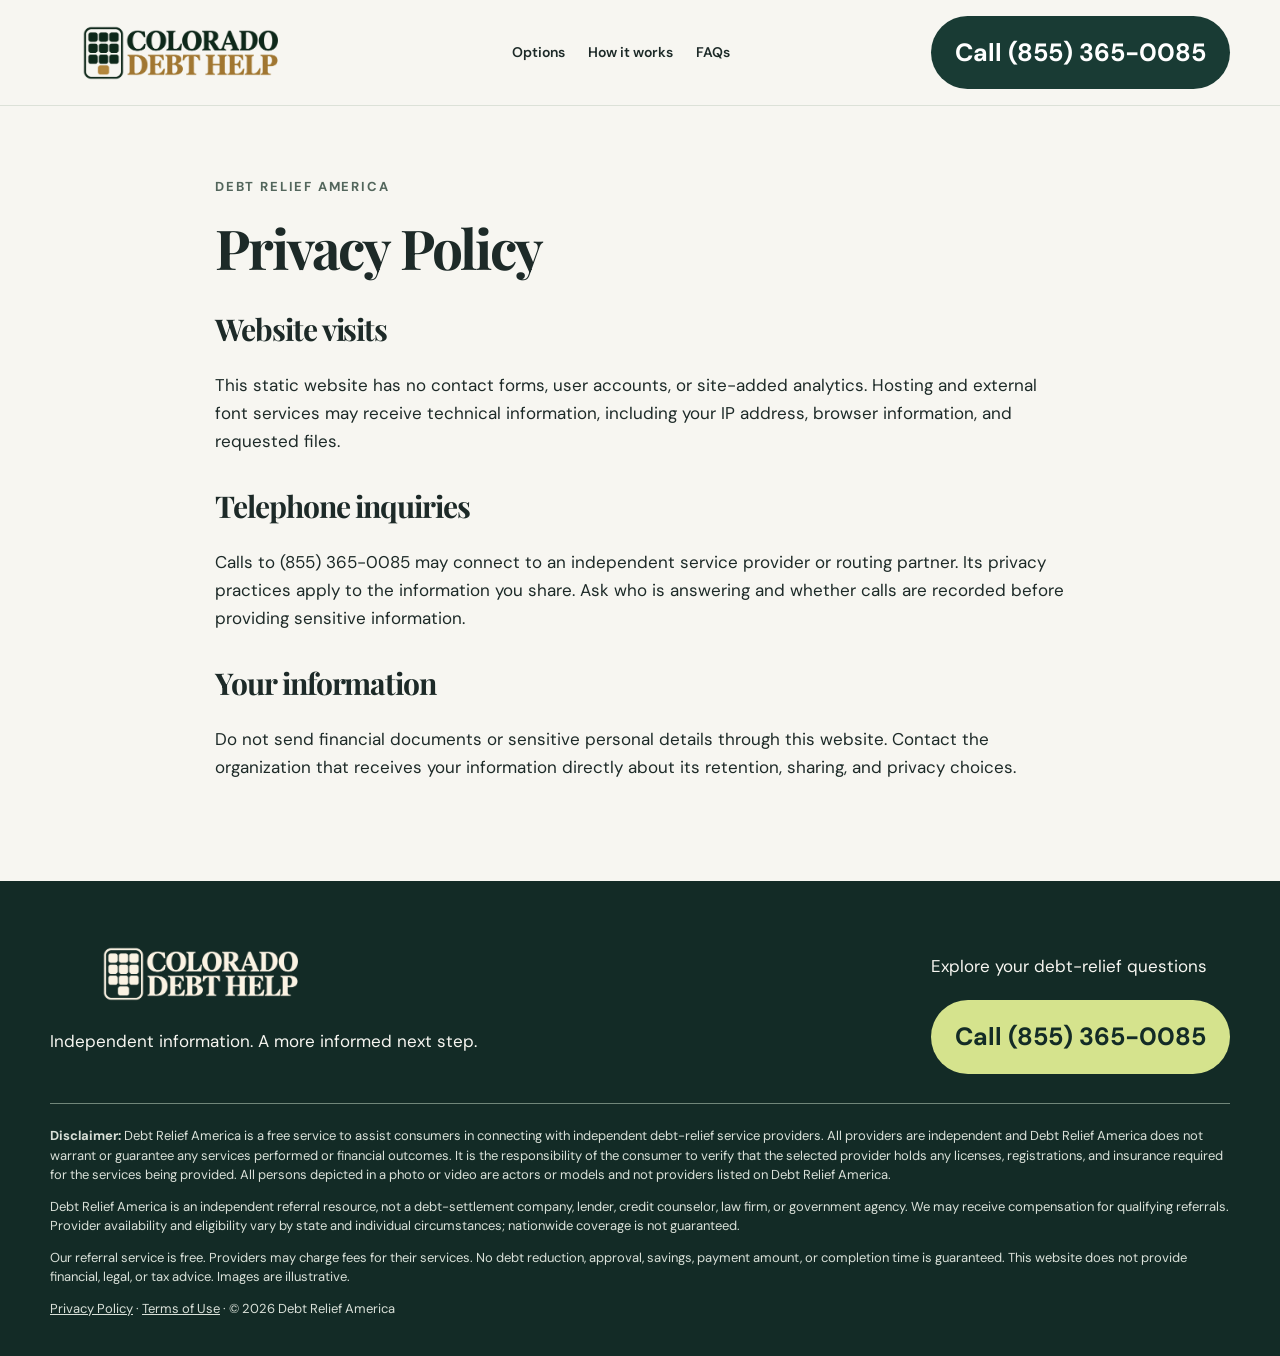
==== commit 66aa563f: "Add files via upload" ====
--- a/privacy.html
+++ b/privacy.html
@@ -1 +1 @@
-<!doctype html><html lang="en"><head><meta charset="utf-8"><meta name="viewport" content="width=device-width,initial-scale=1"><meta name="theme-color" content="#193b34"><meta name="description" content="Explore consumer debt-relief questions with Debt Relief America, an independent referral resource. Understand provider options, costs and risks before deciding."><title>Privacy Policy | Debt Relief America</title><link rel="preconnect" href="https://fonts.googleapis.com"><link href="https://fonts.googleapis.com/css2?family=DM+Sans:wght@400;500;600;700&family=Playfair+Display:wght@500;600;700&family=Pinyon+Script&display=swap" rel="stylesheet"><link rel="stylesheet" href="css/style.css?v=keypad-logo-3"></head><body><a class="skip" href="#main">Skip to content</a><header><div class="wrap navigation"><a class="brand" href="index.html" aria-label="Colorado Debt Help home" style="display:block;width:260px;max-width:40vw"><img src="assets/colorado-debt-help-keypad-logo.png" alt="Colorado Debt Help" width="260" style="display:block;width:100%;height:auto;max-height:75px;object-fit:contain"></a><nav aria-label="Main navigation"><a href="index.html#options">Options</a><a href="index.html#steps">How it works</a><a href="index.html#faqs">FAQs</a></nav><a class="call" href="tel:+13105555555">Call (310) 555-5555</a></div></header><main id="main" class="wrap policy"><p class="eyebrow">Debt Relief America</p><h1>Privacy Policy</h1><h2>Website visits</h2><p>This static website has no contact forms, user accounts, or site-added analytics. Hosting and external font services may receive technical information, including your IP address, browser information, and requested files.</p><h2>Telephone inquiries</h2><p>The displayed telephone number, (310) 555-5555, is a temporary placeholder. When an active referral line is provided, calls may connect to an independent service provider or routing partner. Its privacy practices apply to the information you share. Ask who is answering and whether calls are recorded before providing sensitive information.</p><h2>Your information</h2><p>Do not send financial documents or sensitive personal details through this website. Contact the organization that receives your information directly about its retention, sharing, and privacy choices.</p></main><footer><div class="wrap"><div class="footer-top"><div><a class="brand" href="index.html" aria-label="Colorado Debt Help home" style="display:block;width:260px;max-width:40vw"><img src="assets/colorado-debt-help-keypad-logo.png" alt="Colorado Debt Help" width="260" style="display:block;width:100%;height:auto;max-height:75px;object-fit:contain"></a><p>Independent information. A more informed next step.</p></div><div><p>Explore your debt-relief questions</p><a class="call" href="tel:+13105555555">Call (310) 555-5555</a></div></div><div class="disclaimer"><p><strong>Disclaimer:</strong> Debt Relief America is a free service to assist consumers in connecting with independent debt-relief service providers. All providers are independent and Debt Relief America does not warrant or guarantee any services performed or financial outcomes. It is the responsibility of the consumer to verify that the selected provider holds any licenses, registrations, and insurance required for the services being provided. All persons depicted in a photo or video are actors or models and not providers listed on Debt Relief America.</p><p>Debt Relief America is an independent referral resource, not a debt-settlement company, lender, credit counselor, law firm, or government agency. We may receive compensation for qualifying referrals. Provider availability and eligibility vary by state and individual circumstances; nationwide coverage is not guaranteed.</p><p>Our referral service is free. Providers may charge fees for their services. No debt reduction, approval, savings, payment amount, or completion time is guaranteed. This website does not provide financial, legal, or tax advice. Images are illustrative.</p><p><a href="privacy.html">Privacy Policy</a> · <a href="terms.html">Terms of Use</a> · © 2026 Debt Relief America</p></div></div></footer></body></html>+<!doctype html><html lang="en"><head><meta charset="utf-8"><meta name="viewport" content="width=device-width,initial-scale=1"><meta name="theme-color" content="#193b34"><meta name="description" content="Explore consumer debt-relief questions with Debt Relief America, an independent referral resource. Understand provider options, costs and risks before deciding."><title>Privacy Policy | Debt Relief America</title><link rel="preconnect" href="https://fonts.googleapis.com"><link href="https://fonts.googleapis.com/css2?family=DM+Sans:wght@400;500;600;700&family=Playfair+Display:wght@500;600;700&family=Pinyon+Script&display=swap" rel="stylesheet"><link rel="stylesheet" href="css/style.css?v=keypad-logo-3"></head><body><a class="skip" href="#main">Skip to content</a><header><div class="wrap navigation"><a class="brand" href="index.html" aria-label="Colorado Debt Help home" style="display:block;width:260px;max-width:40vw"><img src="assets/colorado-debt-help-keypad-logo.png" alt="Colorado Debt Help" width="260" style="display:block;width:100%;height:auto;max-height:75px;object-fit:contain"></a><nav aria-label="Main navigation"><a href="index.html#options">Options</a><a href="index.html#steps">How it works</a><a href="index.html#faqs">FAQs</a></nav><a class="call" href="tel:+18553650085">Call (855) 365-0085</a></div></header><main id="main" class="wrap policy"><p class="eyebrow">Debt Relief America</p><h1>Privacy Policy</h1><h2>Website visits</h2><p>This static website has no contact forms, user accounts, or site-added analytics. Hosting and external font services may receive technical information, including your IP address, browser information, and requested files.</p><h2>Telephone inquiries</h2><p>Calls to (855) 365-0085 may connect to an independent service provider or routing partner. Its privacy practices apply to the information you share. Ask who is answering and whether calls are recorded before providing sensitive information.</p><h2>Your information</h2><p>Do not send financial documents or sensitive personal details through this website. Contact the organization that receives your information directly about its retention, sharing, and privacy choices.</p></main><footer><div class="wrap"><div class="footer-top"><div><a class="brand" href="index.html" aria-label="Colorado Debt Help home" style="display:block;width:260px;max-width:40vw"><img src="assets/colorado-debt-help-keypad-logo.png" alt="Colorado Debt Help" width="260" style="display:block;width:100%;height:auto;max-height:75px;object-fit:contain"></a><p>Independent information. A more informed next step.</p></div><div><p>Explore your debt-relief questions</p><a class="call" href="tel:+18553650085">Call (855) 365-0085</a></div></div><div class="disclaimer"><p><strong>Disclaimer:</strong> Debt Relief America is a free service to assist consumers in connecting with independent debt-relief service providers. All providers are independent and Debt Relief America does not warrant or guarantee any services performed or financial outcomes. It is the responsibility of the consumer to verify that the selected provider holds any licenses, registrations, and insurance required for the services being provided. All persons depicted in a photo or video are actors or models and not providers listed on Debt Relief America.</p><p>Debt Relief America is an independent referral resource, not a debt-settlement company, lender, credit counselor, law firm, or government agency. We may receive compensation for qualifying referrals. Provider availability and eligibility vary by state and individual circumstances; nationwide coverage is not guaranteed.</p><p>Our referral service is free. Providers may charge fees for their services. No debt reduction, approval, savings, payment amount, or completion time is guaranteed. This website does not provide financial, legal, or tax advice. Images are illustrative.</p><p><a href="privacy.html">Privacy Policy</a> · <a href="terms.html">Terms of Use</a> · © 2026 Debt Relief America</p></div></div></footer></body></html>
